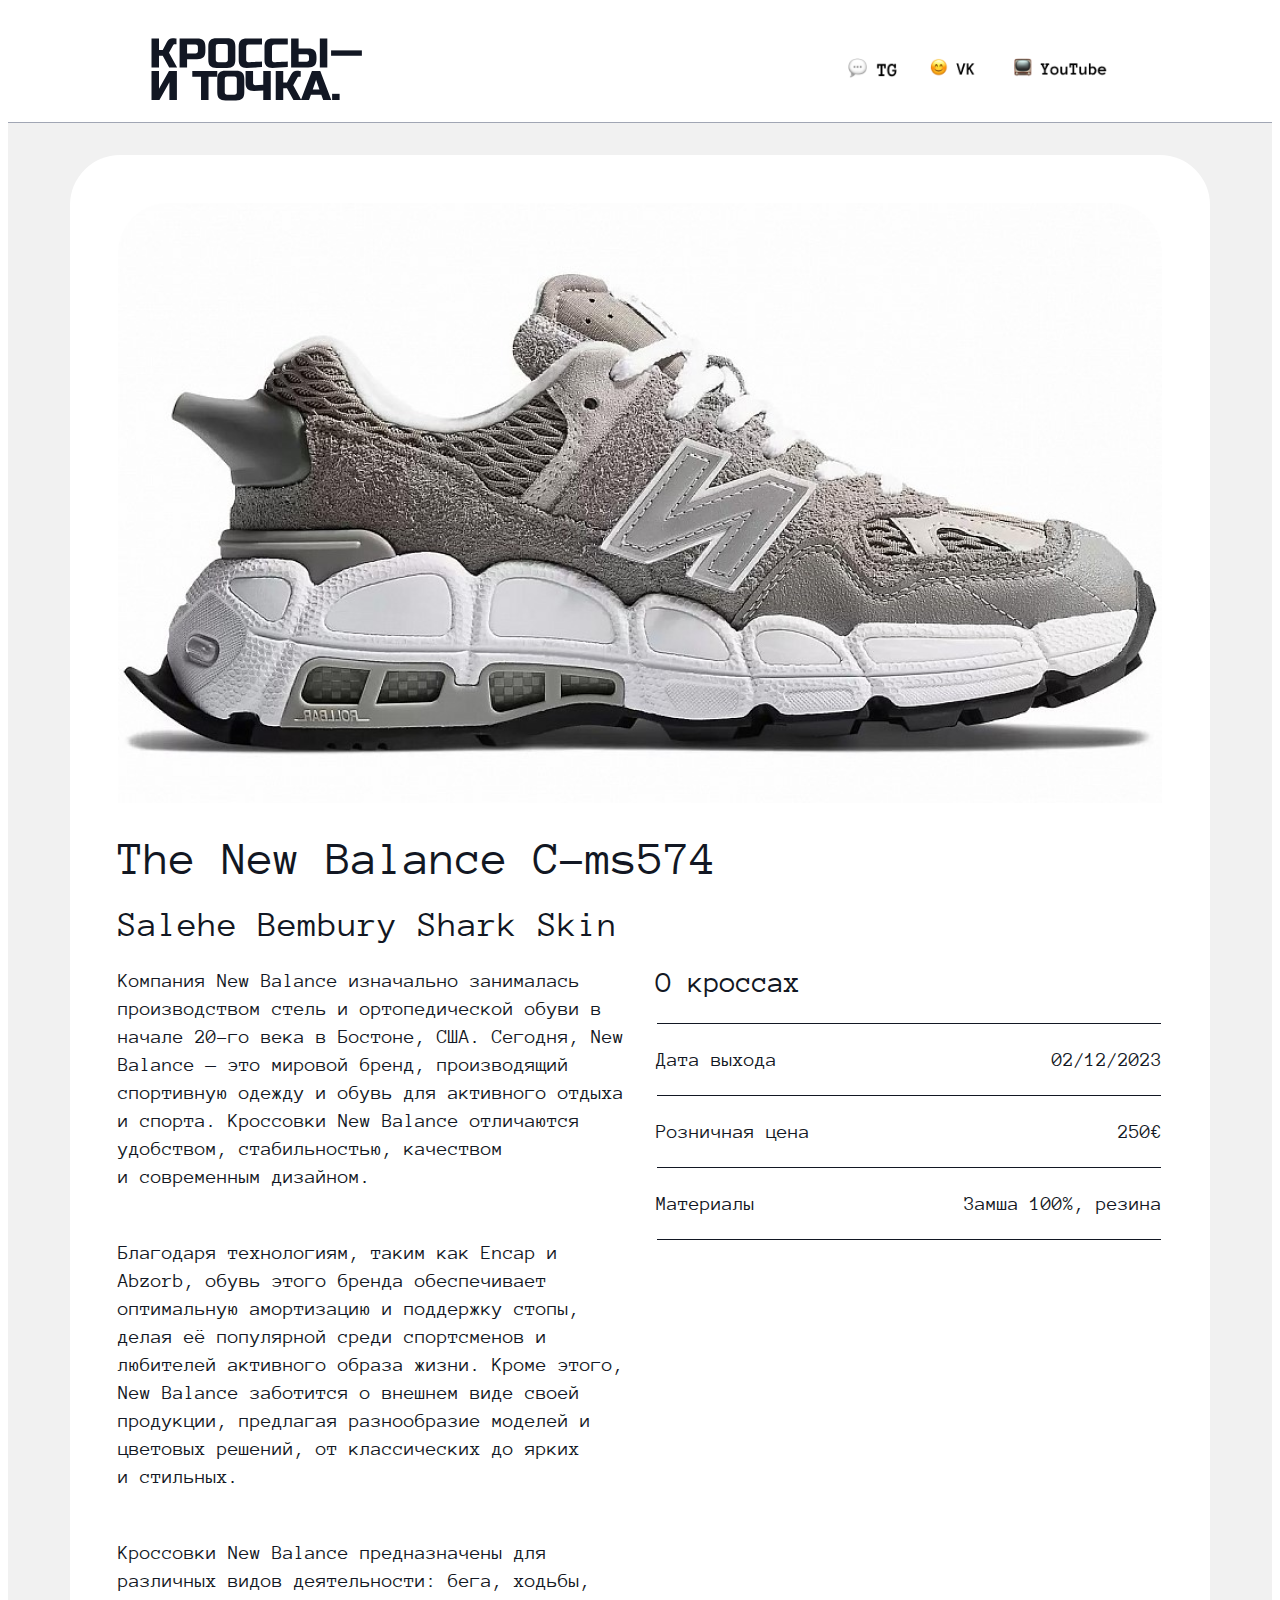
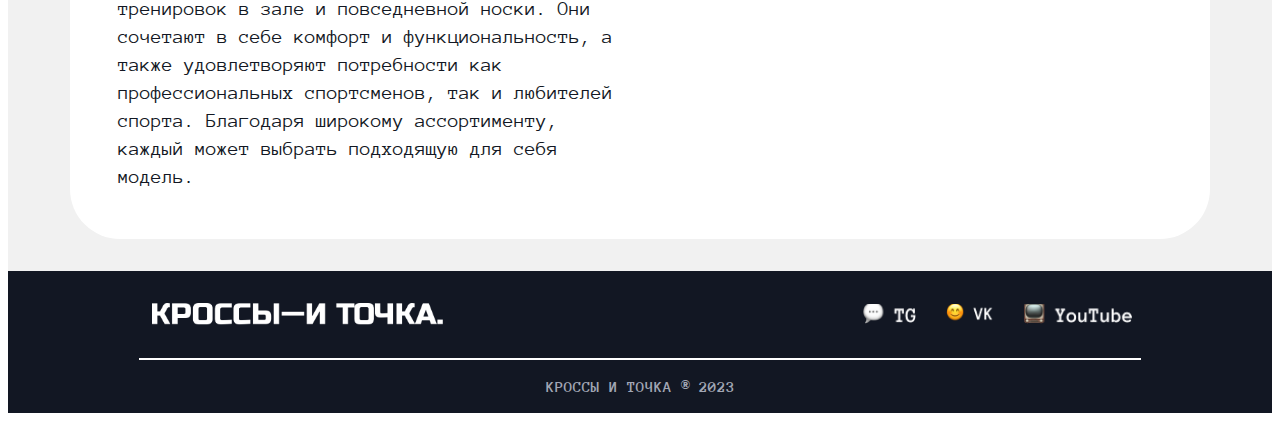
==== web/NewBalance574.html @ 9f83c16d "Готовый без моблы" ====
<!DOCTYPE html>

<html lang="ru">

<head>
    <meta charset="UTF-8">
    <meta name="viewport" content="width=device-width, initial-scale=1.0">
    <title>New Balance C-ms574</title>
    <link rel="stylesheet" href="big_shoes.css" />
    <header>
        <div class="header-content">
            <a href="file:///C:/Users/kabys/Desktop/web/index.html"><img class=logo alt="logo" src="logo.svg"></a>
            <nav class="header-links">
                <a href="https://t.me/breakingmash"><img class="tghd" alt="Telegram link" src="tg.png"></a>
                <a href="https://vk.com/id275613746"><img class="vkhd" alt="VK link" src="vk.png"></a>
                <a href="https://www.youtube.com/@yandex"><img class="ythd" alt="YouTube link" src="yt.png"></a>
            </nav>
        </div>
    </header>
</head>

<body>
    <div class="main">
        <div class="card">
            <img src="nb_big.png" alt="New Balance 574" class="image">
            <h2>The New Balance C-ms574</h2>
            <h3>Salehe Bembury Shark Skin</h3>
            <div class="card__info">
                <div class="info__left">
                    <p class="text" style="margin: 0px;">Компания New Balance изначально занималась производством стель
                        и ортопедической обуви в начале
                        20-го века в Бостоне, США. Сегодня, New Balance — это мировой бренд, производящий спортивную
                        одежду и обувь для активного отдыха и спорта. Кроссовки New Balance отличаются удобством,
                        стабильностью, качеством и современным дизайном.</p>
                    <p class="text" style="margin: 48px 0px;">Благодаря технологиям, таким как Encap и Abzorb, обувь
                        этого бренда обеспечивает оптимальную амортизацию и поддержку стопы, делая её популярной среди
                        спортсменов и любителей активного образа жизни. Кроме этого, New Balance заботится о внешнем
                        виде своей продукции, предлагая разнообразие моделей и цветовых решений, от классических до
                        ярких и стильных.</p>
                    <p class="text" style="margin: 0px;">Кроссовки New Balance предназначены для различных видов
                        деятельности: бега, ходьбы, тренировок в зале и повседневной носки. Они сочетают в себе комфорт
                        и функциональность, а также удовлетворяют потребности как профессиональных спортсменов, так и
                        любителей спорта. Благодаря широкому ассортименту, каждый может выбрать подходящую для себя
                        модель.</p>
                </div>
                <div class="info__right">
                    <div>
                        <h4>О кроссах</h4>
                        <hr class="hr__info">
                    </div>
                    <div class="info">
                        <p class="text__info">Дата выхода</p>
                        <p class="text__info">02/12/2023</p>
                    </div>
                    <hr class="hr__info">
                    <div class="info">
                        <p class="text__info">Розничная цена</p>
                        <p class="text__info">250€</p>
                    </div>
                    <hr class="hr__info">
                    <div class="info">
                        <p class="text__info">Материалы</p>
                        <p class="text__info">Замша 100%, резина</p>
                    </div>
                    <hr class="hr__info">

                </div>

            </div>
        </div>
    </div>
</body>

<footer class="footer">
    <div class="footer-content">
        <img class="logo-footer" src="logo_footer.png" alt="logo">
        <div class="footer-links">
            <a href="https://t.me/breakingmash"><img class="tgf" alt="Telegram link" src="tgw.png"></a>
            <a href="https://vk.com/id275613746"><img class="vkf" alt="VK link" src="vkw.png"></a>
            <a href="https://www.youtube.com/@yandex"><img class="ytf" alt="YouTube link" src="ytw.png"></a>
        </div>
    </div>
    <hr>
    <p class="footer-text">КРОССЫ И ТОЧКА ® 2023</p>
</footer>

</html>
---- web/big_shoes.css ----
@font-face {
    font-family: "Anonymous Pro";
    src: url(fonts/AnonymousPro-Bold.ttf);
    font-weight: 700;
}

@font-face {
    font-family: "Anonymous Pro";
    src: url(fonts/AnonymousPro-Regular.ttf);
}

img {
    object-fit: contain;
}

header {
    border-bottom: 1px solid #A1A6B4;
    max-width: 1440px;
    width: 100%;
}

.header-content {
    display: flex;
    flex-direction: row;
    justify-content: space-between;
    max-width: 1440px;
    width: 100%;
}

.logo {
    width: 212.34px;
    height: 63.24px;
    margin: 30.18px 0px 16.58px 142.52px;
}

.header-links {
    margin-right: 157px;
}

.tghd {
    width: 53px;
    height: 20px;
    padding-top: 50px;
    padding-right: 24px;
}

.vkhd {
    width: 52px;
    height: 20px;
    padding-right: 24px;
}

.ythd {
    width: 108px;
    height: 20px;
}

.main {
    display: flex;
    justify-content: center;
    background-color: #F1F1F1;
    max-width: 1440px;
    width: 100%;
}

.card {
    display: flex;
    justify-content: center;
    flex-direction: column;
    background-color: #FFF;
    padding: 48px;
    margin: 32px 0px;
    border-radius: 50px;
    max-width: 1044px;
    width: 100%;
}

.image {
    max-width: 1044px;
    width: 100%;
}

h2 {
    color: var(--black, #121723);
    font-family: Anonymous Pro;
    font-size: 48px;
    font-style: normal;
    font-weight: 400;
    line-height: 100%;
    margin: 32px 0px 24px;
}

h3 {
    color: var(--black, #121723);
    font-family: Anonymous Pro;
    font-size: 36px;
    font-style: normal;
    font-weight: 400;
    line-height: 100%;
    margin: 0px 0px 24px;
}

.card__info {
    display: flex;
    flex-direction: row;
    gap: 32px;
}

.info__left {
    flex: 1;
}

.text {
    color: var(--black, #121723);
    font-family: Anonymous Pro;
    font-size: 20px;
    font-style: normal;
    font-weight: 400;
    line-height: 28px;
}

.info__right {
    flex: 1;
    margin: 0px;
    display: flex;
    flex-direction: column;
}

h4 {
    color: var(--black, #121723);
    font-family: Anonymous Pro;
    font-size: 30px;
    font-style: normal;
    font-weight: 400;
    line-height: normal;
    margin: 0px 0px 24px;
}

.hr__info {
    background: #121723;
    height: 1px;
    margin: 0px;
}

.info {
    display: flex;
    flex-direction: row;
    justify-content: space-between;
}

.text__info {
    color: var(--black, #121723);
    font-family: Anonymous Pro;
    font-size: 20px;
    font-style: normal;
    font-weight: 400;
    line-height: normal;
    margin: 24px 0px;
}

.footer {
    background-color: #121723;
    height: 142px;
    max-width: 1440px;
    width: 100%;
}

.footer-content {
    display: flex;
    justify-content: space-between;
}

.logo-footer {
    width: 299.65px;
    height: 22.32px;
    margin-top: 32px;
    margin-left: 140px;
    margin-bottom: 33px;
}

.footer-links {
    margin-right: 140px;
}

.tgf {
    margin-top: 33.16px;
    margin-right: 24px;
    width: 53px;
    height: 20px;
}

.vkf {
    margin-right: 24px;
    width: 52px;
    height: 20px;
}

.ytf {
    width: 108px;
    height: 20px;
}

hr {
    border: white 1px solid;
    margin: 0px 131px;
}

.footer-text {
    color: #A1A6B4;
    font-family: Anonymous Pro;
    font-size: 16px;
    font-style: normal;
    font-weight: 700;
    line-height: normal;
    display: flex;
    justify-content: center;
    margin-bottom: 24px;
    margin-top: 18px;
}
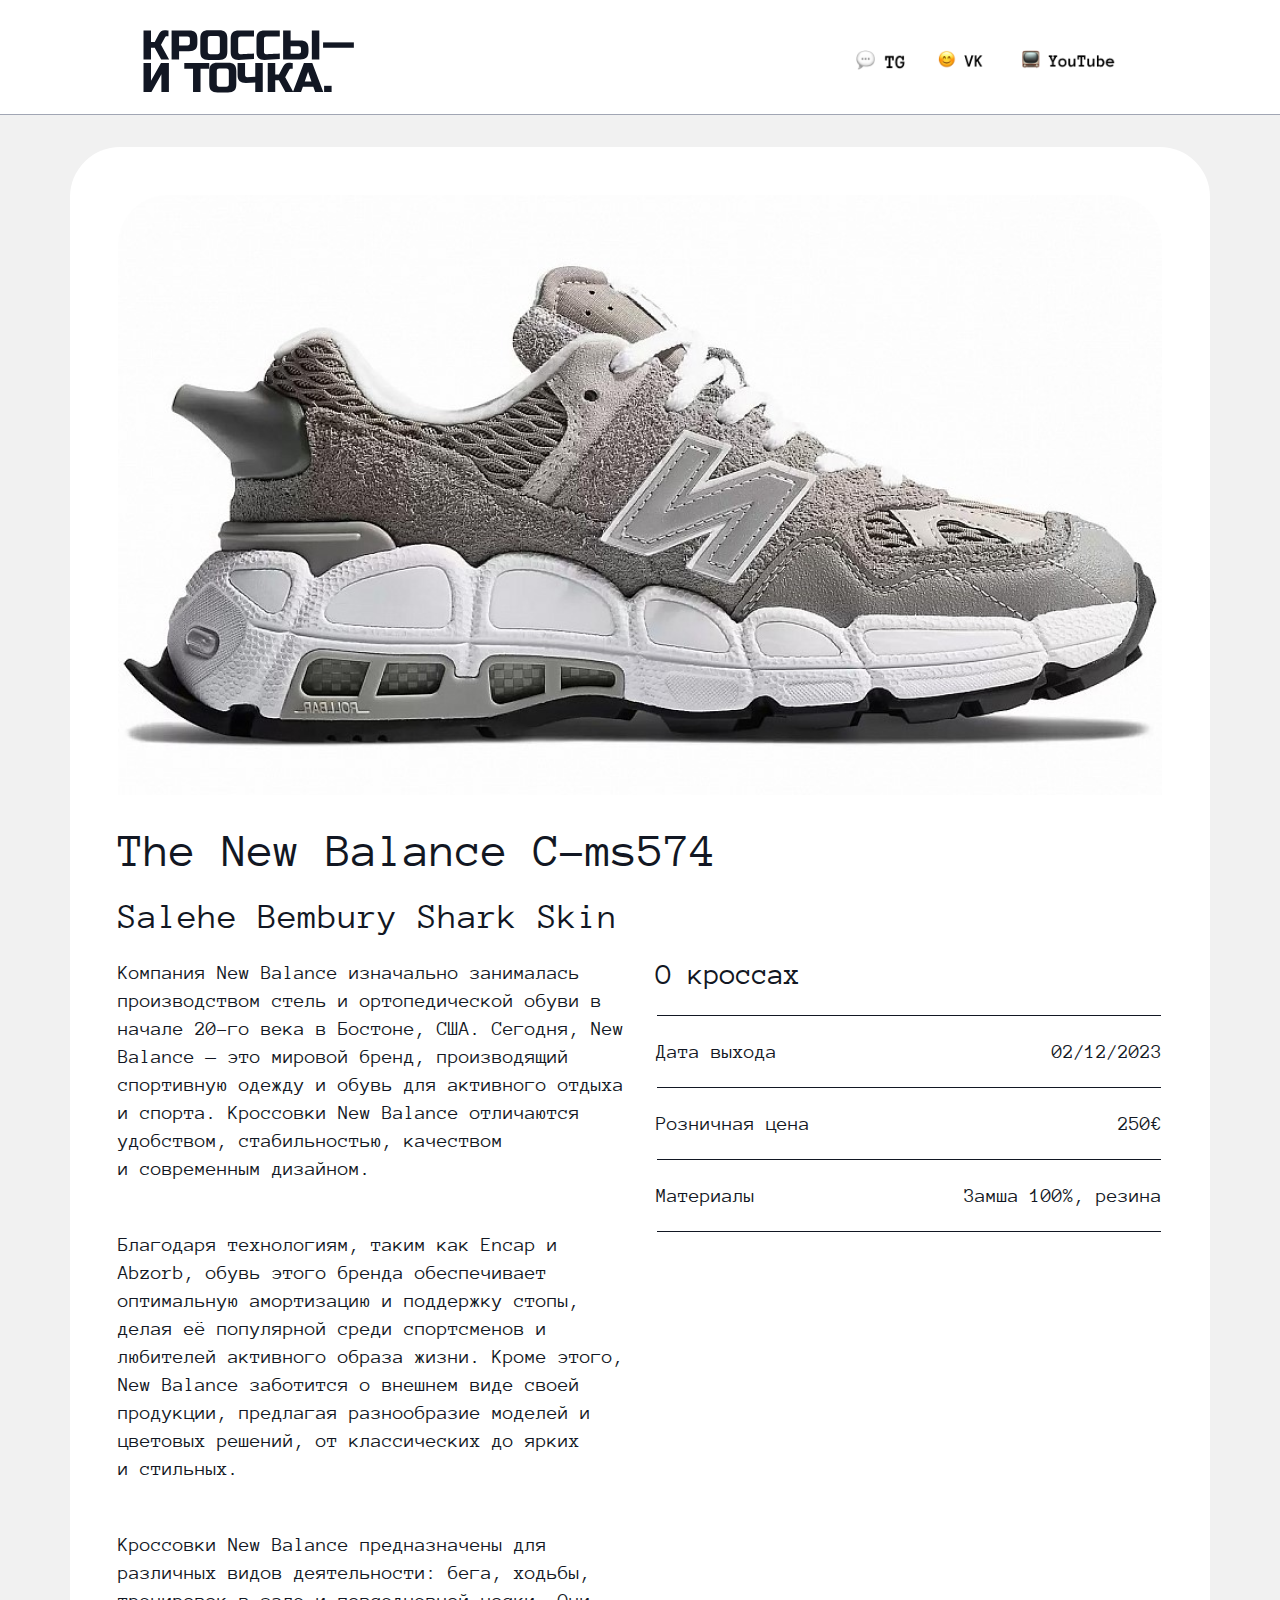
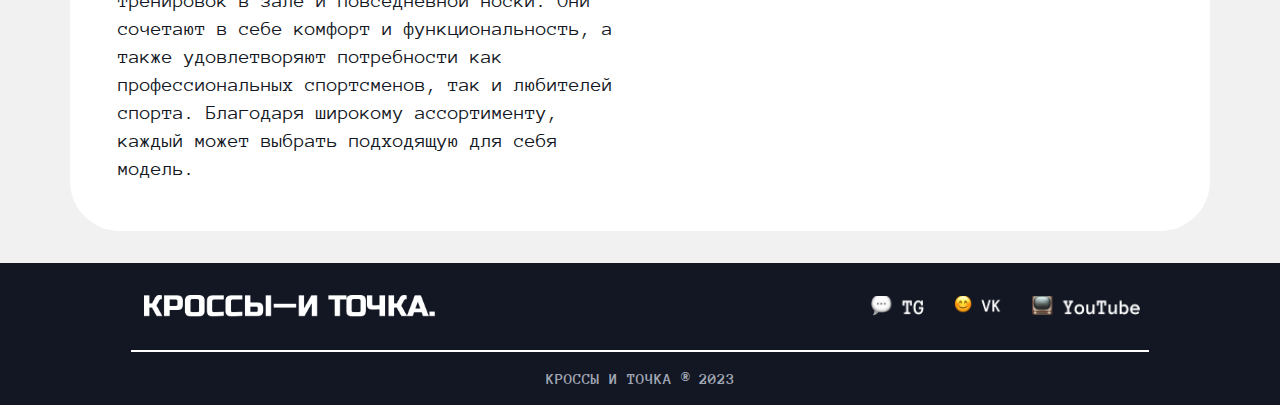
==== commit e59741cf: "Без моблы глав страницы" ====
--- a/web/NewBalance574.html
+++ b/web/NewBalance574.html
@@ -9,7 +9,8 @@
     <link rel="stylesheet" href="big_shoes.css" />
     <header>
         <div class="header-content">
-            <a href="file:///C:/Users/kabys/Desktop/web/index.html"><img class=logo alt="logo" src="logo.svg"></a>
+            <a href="file:///C:/Users/kabys/Desktop/web/index.html" class="logo__link"><img class=logo alt="logo"
+                    src="logo.svg"></a>
             <nav class="header-links">
                 <a href="https://t.me/breakingmash"><img class="tghd" alt="Telegram link" src="tg.png"></a>
                 <a href="https://vk.com/id275613746"><img class="vkhd" alt="VK link" src="vk.png"></a>
@@ -63,9 +64,7 @@
                         <p class="text__info">Замша 100%, резина</p>
                     </div>
                     <hr class="hr__info">
-
                 </div>
-
             </div>
         </div>
     </div>
--- a/web/big_shoes.css
+++ b/web/big_shoes.css
@@ -53,6 +53,11 @@
 .ythd {
     width: 108px;
     height: 20px;
+}
+
+body {
+    margin: 0px;
+    padding: 0px;
 }
 
 .main {
@@ -216,4 +221,146 @@
     justify-content: center;
     margin-bottom: 24px;
     margin-top: 18px;
+}
+
+@media screen and (max-width:375px) {
+
+    .header-content {
+        display: flex;
+        justify-content: center;
+        flex-direction: column;
+        max-width: 375px;
+        width: 100%;
+        align-items: center;
+    }
+
+    .header-links {
+        margin: 0px 0px 24px;
+        display: flex;
+        justify-content: center;
+    }
+
+    .tghd {
+        padding: 0px 24px 0px 0px;
+    }
+
+    .logo {
+        display: flex;
+        justify-content: center;
+        margin: 24px 0px;
+    }
+
+    .logo__link {
+        display: flex;
+        justify-content: center;
+        width: 212px;
+    }
+
+    body {
+        max-width: 375px;
+        width: 100%;
+        margin: 0px;
+        padding: 0px;
+    }
+
+    .card {
+        flex-direction: column;
+        margin: 32px 16px;
+        padding: 24px;
+        max-width: 295px;
+        width: 100%;
+        border-radius: 12px;
+    }
+
+    .image {
+        height: 172px;
+        align-self: stretch;
+    }
+
+    h2 {
+        color: var(--black, #121723);
+        font-family: Anonymous Pro;
+        font-size: 32px;
+        font-style: normal;
+        font-weight: 400;
+        line-height: 100%;
+    }
+
+    h3 {
+        color: var(--black, #121723);
+        font-family: Anonymous Pro;
+        font-size: 20px;
+        font-style: normal;
+        font-weight: 400;
+        line-height: 100%;
+    }
+
+    .text {
+        color: var(--black, #121723);
+        font-family: Anonymous Pro;
+        font-size: 16px;
+        font-style: normal;
+        font-weight: 400;
+        line-height: 24px;
+    }
+
+    h4 {
+        color: var(--black, #121723);
+        font-family: Anonymous Pro;
+        font-size: 24px;
+        font-style: normal;
+        font-weight: 400;
+        line-height: normal;
+    }
+
+    .text__info {
+        color: var(--black, #121723);
+        font-family: Anonymous Pro;
+        font-size: 16px;
+        font-style: normal;
+        font-weight: 400;
+        line-height: normal;
+    }
+
+    .card__info {
+        flex-direction: column;
+    }
+
+    .footer {
+        max-width: 375px;
+        width: 100%;
+        height: auto;
+    }
+
+    .footer-content {
+        display: flex;
+        justify-content: center;
+        flex-direction: column;
+        align-items: center;
+    }
+
+    .logo-footer {
+        margin: 32px 0px;
+    }
+
+    .footer-links {
+        display: flex;
+        justify-content: center;
+        margin: 0px 0px 24px;
+
+    }
+
+    .tgf {
+        margin: 0px 24px 0px 0px;
+    }
+
+    hr {
+        margin: 0px 16px;
+    }
+
+    .footer-text {
+        padding: 24px 0px;
+        margin: 0px;
+    }
+
 }